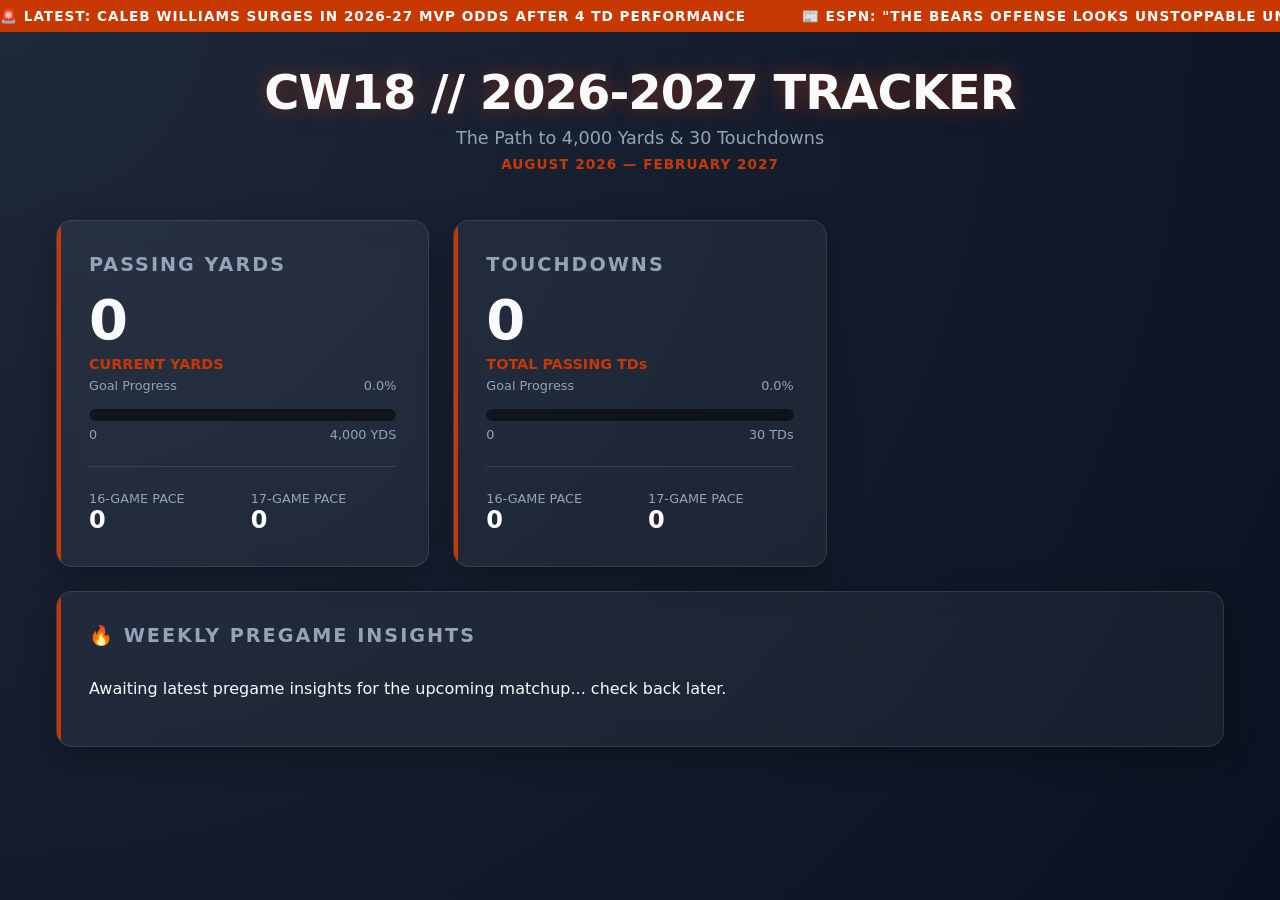
==== index.html @ 8e2b307f "Add files via upload" ====
<!DOCTYPE html>
<html lang="en">
<head>
  <meta charset="UTF-8">
  <meta name="viewport" content="width=device-width, initial-scale=1.0">
  <title>Caleb Williams 2026-2027 Season Tracker | AIOMGWTFBBQ</title>
  <style>
    :root {
      --bg-color: #0b1120;
      --bears-navy: #0b162a;
      --bears-orange: #c83803;
      --glass-bg: rgba(255, 255, 255, 0.05);
      --glass-border: rgba(255, 255, 255, 0.1);
      --text-main: #f8fafc;
      --text-muted: #94a3b8;
    }

    * { box-sizing: border-box; margin: 0; padding: 0; font-family: 'Inter', system-ui, sans-serif; }
    
    body { 
      background: radial-gradient(circle at top left, #1e293b, var(--bg-color)); 
      color: var(--text-main); 
      min-height: 100vh; 
    }

    /* MVP Ticker */
    .ticker-wrap {
      width: 100%;
      background: var(--bears-orange);
      color: #fff;
      padding: 8px 0;
      overflow: hidden;
      font-weight: 700;
      text-transform: uppercase;
      letter-spacing: 1px;
      font-size: 0.85rem;
    }
    .ticker {
      display: inline-block;
      white-space: nowrap;
      animation: ticker 20s linear infinite;
    }
    @keyframes ticker {
      0% { transform: translate3d(100%, 0, 0); }
      100% { transform: translate3d(-100%, 0, 0); }
    }
    .ticker span { margin-right: 50px; }

    /* Layout */
    .container { max-width: 1200px; margin: 2rem auto; padding: 0 1rem; }
    
    header { text-align: center; margin-bottom: 3rem; }
    header h1 { font-size: 3rem; font-weight: 900; letter-spacing: -1px; text-shadow: 0 0 20px rgba(200,56,3,0.5); }
    header p { color: var(--text-muted); font-size: 1.1rem; margin-top: 0.5rem; }
    .season-dates { font-size: 0.85rem !important; color: var(--bears-orange) !important; font-weight: bold; letter-spacing: 1px; margin-top: 8px !important; }

    .grid { display: grid; grid-template-columns: repeat(auto-fit, minmax(300px, 1fr)); gap: 1.5rem; }

    /* Glassmorphism Cards */
    .card {
      background: var(--glass-bg);
      backdrop-filter: blur(12px);
      -webkit-backdrop-filter: blur(12px);
      border: 1px solid var(--glass-border);
      border-radius: 16px;
      padding: 2rem;
      box-shadow: 0 8px 32px 0 rgba(0, 0, 0, 0.3);
      position: relative;
      overflow: hidden;
    }
    .card::before {
      content: ''; position: absolute; top: 0; left: 0; width: 4px; height: 100%; background: var(--bears-orange);
    }
    .card h2 { font-size: 1.2rem; color: var(--text-muted); margin-bottom: 1rem; text-transform: uppercase; letter-spacing: 2px; }
    
    /* Stats Display */
    .stat-value { font-size: 3.5rem; font-weight: 800; line-height: 1; margin-bottom: 0.5rem; }
    .stat-label { font-size: 0.9rem; color: var(--bears-orange); font-weight: bold; }

    /* Pace section */
    .pace-grid { display: grid; grid-template-columns: 1fr 1fr; gap: 1rem; margin-top: 1.5rem; padding-top: 1.5rem; border-top: 1px solid var(--glass-border); }
    .pace-box p { font-size: 0.8rem; color: var(--text-muted); text-transform: uppercase; }
    .pace-box span { font-size: 1.5rem; font-weight: 700; color: #fff; }

    /* Progress Bars */
    .progress-container { margin-top: 1rem; background: rgba(0,0,0,0.5); border-radius: 8px; height: 12px; overflow: hidden; position: relative; }
    .progress-bar { height: 100%; background: linear-gradient(90deg, var(--bears-orange), #ff6b35); width: 0%; transition: width 1s ease-in-out; }
    .progress-text { display: flex; justify-content: space-between; font-size: 0.8rem; margin-top: 6px; color: var(--text-muted); }

    /* Pregame Insights */
    .insights-card { grid-column: 1 / -1; }
    .insight-item { padding: 1rem 0; border-bottom: 1px solid var(--glass-border); }
    .insight-item:last-child { border-bottom: none; }
    .insight-date { font-size: 0.8rem; color: var(--bears-orange); font-weight: bold; margin-bottom: 4px; }
  </style>
</head>
<body>

  <!-- MVP Marquee -->
  <div class="ticker-wrap">
    <div class="ticker">
      <span>🚨 LATEST: Caleb Williams surges in 2026-27 MVP Odds after 4 TD performance</span>
      <span>📰 ESPN: "The Bears offense looks unstoppable under Williams"</span>
      <span>🏆 MVP TRACKER: Williams currently holds 28% of first-place media votes</span>
    </div>
  </div>

  <div class="container">
    <header>
      <h1>CW18 // 2026-2027 TRACKER</h1>
      <p>The Path to 4,000 Yards & 30 Touchdowns</p>
      <p class="season-dates">AUGUST 2026 — FEBRUARY 2027</p>
    </header>

    <div class="grid">
      <!-- Passing Yards Card -->
      <div class="card">
        <h2>Passing Yards</h2>
        <div class="stat-value" id="currentYards">0</div>
        <div class="stat-label">CURRENT YARDS</div>
        
        <div class="progress-text">
          <span>Goal Progress</span>
          <span id="yardsPercent">0%</span>
        </div>
        <div class="progress-container">
          <div class="progress-bar" id="yardsBar"></div>
        </div>
        <div class="progress-text">
          <span>0</span>
          <span>4,000 YDS</span>
        </div>

        <div class="pace-grid">
          <div class="pace-box">
            <p>16-Game Pace</p>
            <span id="pace16Yards">0</span>
          </div>
          <div class="pace-box">
            <p>17-Game Pace</p>
            <span id="pace17Yards">0</span>
          </div>
        </div>
      </div>

      <!-- Touchdowns Card -->
      <div class="card">
        <h2>Touchdowns</h2>
        <div class="stat-value" id="currentTDs">0</div>
        <div class="stat-label">TOTAL PASSING TDs</div>
        
        <div class="progress-text">
          <span>Goal Progress</span>
          <span id="tdsPercent">0%</span>
        </div>
        <div class="progress-container">
          <div class="progress-bar" id="tdsBar"></div>
        </div>
        <div class="progress-text">
          <span>0</span>
          <span>30 TDs</span>
        </div>

        <div class="pace-grid">
          <div class="pace-box">
            <p>16-Game Pace</p>
            <span id="pace16TDs">0</span>
          </div>
          <div class="pace-box">
            <p>17-Game Pace</p>
            <span id="pace17TDs">0</span>
          </div>
        </div>
      </div>

      <!-- Pregame Insights Card -->
      <div class="card insights-card">
        <h2>🔥 Weekly Pregame Insights</h2>
        <div id="insightsContainer">
          <!-- The Web Scraper will inject new insights here dynamically -->
        </div>
      </div>
    </div>
  </div>

<script>
    // --- Stats reset to 0 for the start of the 2026 Regular Season ---
    const currentStats = {
      gamesPlayed: 0, // Starts at 0 until September 13th
      passingYards: 0,
      touchdowns: 0
    };

    const GOAL_YARDS = 4000;
    const GOAL_TDS = 30;

    function calculateTracker() {
      // Set current stats
      document.getElementById('currentYards').innerText = currentStats.passingYards.toLocaleString();
      document.getElementById('currentTDs').innerText = currentStats.touchdowns;

      // Calculate Pace (with a safety check to prevent dividing by zero before Week 1)
      let paceYards = 0;
      let paceTDs = 0;
      
      if (currentStats.gamesPlayed > 0) {
        paceYards = currentStats.passingYards / currentStats.gamesPlayed;
        paceTDs = currentStats.touchdowns / currentStats.gamesPlayed;
      }

      document.getElementById('pace16Yards').innerText = Math.round(paceYards * 16).toLocaleString();
      document.getElementById('pace17Yards').innerText = Math.round(paceYards * 17).toLocaleString();
      
      document.getElementById('pace16TDs').innerText = Math.round(paceTDs * 16);
      document.getElementById('pace17TDs').innerText = Math.round(paceTDs * 17);

      // Progress Bars
      const yardsPct = Math.min((currentStats.passingYards / GOAL_YARDS) * 100, 100).toFixed(1);
      const tdsPct = Math.min((currentStats.touchdowns / GOAL_TDS) * 100, 100).toFixed(1);

      document.getElementById('yardsBar').style.width = yardsPct + '%';
      document.getElementById('yardsPercent').innerText = yardsPct + '%';

      document.getElementById('tdsBar').style.width = tdsPct + '%';
      document.getElementById('tdsPercent').innerText = tdsPct + '%';
    }

    // --- Fetch and display insights from the scraper ---
    async function loadInsights() {
      const container = document.getElementById('insightsContainer');
      
      try {
        const response = await fetch('insights.json');
        
        if (!response.ok) {
          throw new Error('Could not load insights.json');
        }
        
        const insights = await response.json();
        container.innerHTML = ''; // Clear out the HTML
        
        insights.forEach(insight => {
          const itemDiv = document.createElement('div');
          itemDiv.className = 'insight-item';
          
          itemDiv.innerHTML = `
            <div class="insight-date">${insight.date.toUpperCase()}</div>
            <p><strong>${insight.headline}</strong></p>
            <p style="font-size: 0.9rem; color: var(--text-muted); margin-top: 4px;">${insight.summary}</p>
          `;
          container.appendChild(itemDiv);
        });

        if (insights.length === 0) {
          container.innerHTML = '<div class="insight-item"><p>No recent insights found this week.</p></div>';
        }

      } catch (error) {
        console.error("Error loading pregame insights:", error);
        container.innerHTML = '<div class="insight-item"><p>Awaiting latest pregame insights for the upcoming matchup... check back later.</p></div>';
      }
    }

    // Run both calculations and the fetch request when the page loads
    document.addEventListener('DOMContentLoaded', () => {
      calculateTracker();
      loadInsights();
    });
  </script>
</body>
</html>
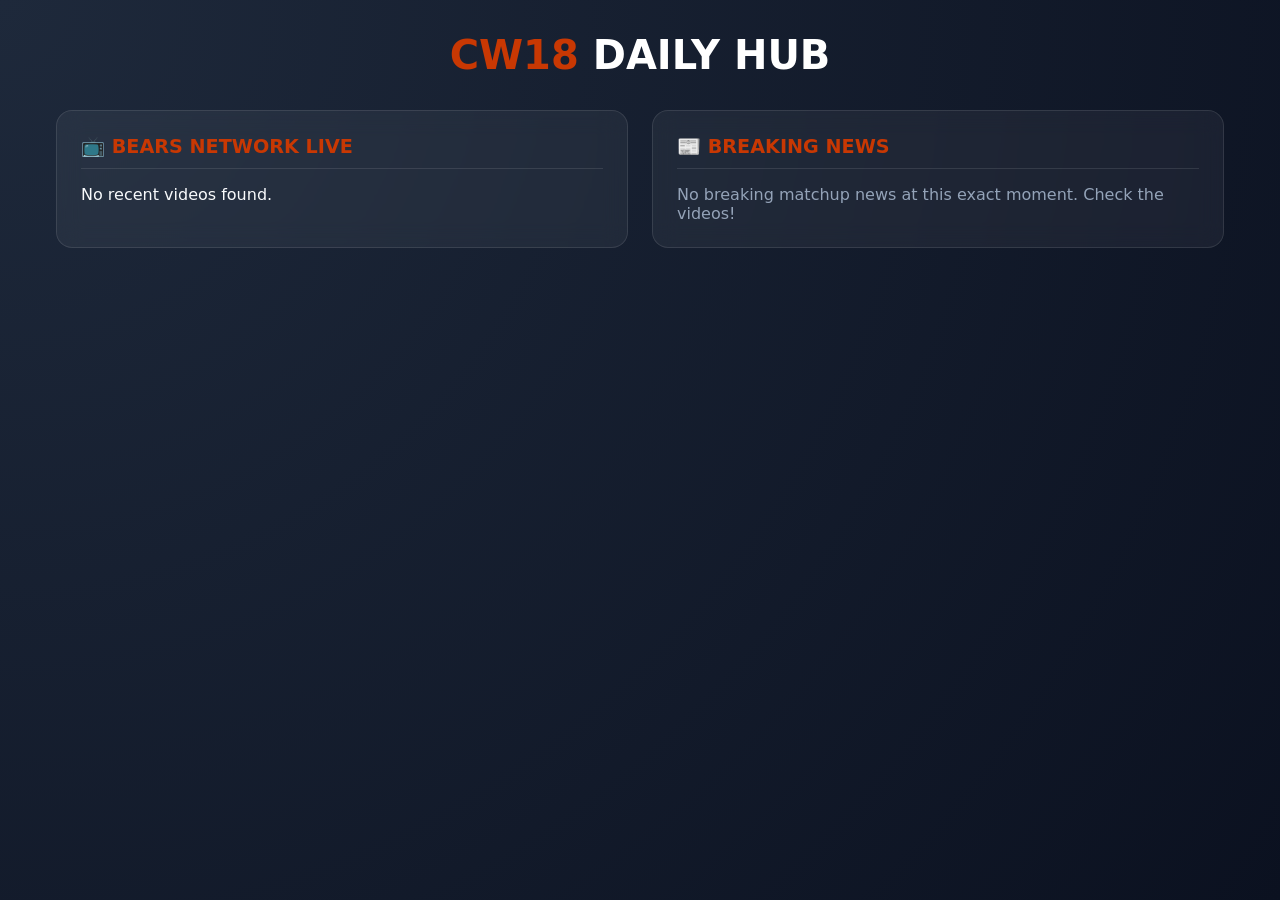
==== commit 01d2e46d: "Add files via upload" ====
--- a/index.html
+++ b/index.html
@@ -3,7 +3,7 @@
 <head>
   <meta charset="UTF-8">
   <meta name="viewport" content="width=device-width, initial-scale=1.0">
-  <title>Caleb Williams 2026-2027 Season Tracker | AIOMGWTFBBQ</title>
+  <title>CW18 Tracker & Bears Hub | AIOMGWTFBBQ</title>
   <style>
     :root {
       --bg-color: #0b1120;
@@ -14,258 +14,143 @@
       --text-main: #f8fafc;
       --text-muted: #94a3b8;
     }
+    * { box-sizing: border-box; margin: 0; padding: 0; font-family: 'Inter', system-ui, sans-serif; }
+    body { background: radial-gradient(circle at top left, #1e293b, var(--bg-color)); color: var(--text-main); min-height: 100vh; padding-bottom: 3rem; }
+    
+    /* Layout */
+    .container { max-width: 1200px; margin: 0 auto; padding: 2rem 1rem; }
+    header { text-align: center; margin-bottom: 2rem; }
+    header h1 { font-size: 2.5rem; font-weight: 900; text-transform: uppercase; color: #fff; }
+    header h1 span { color: var(--bears-orange); }
+    
+    /* Countdown */
+    .countdown-banner { background: var(--glass-bg); border: 1px solid var(--bears-orange); border-radius: 12px; padding: 1.5rem; text-align: center; margin-bottom: 2rem; box-shadow: 0 4px 20px rgba(200,56,3,0.15); }
+    .countdown-banner h3 { color: var(--bears-orange); font-size: 1rem; text-transform: uppercase; margin-bottom: 10px; }
+    #matchupName { font-size: 1.5rem; font-weight: bold; margin-bottom: 15px; }
+    .timer { display: flex; justify-content: center; gap: 15px; font-size: 2rem; font-weight: 900; }
+    .timer-box { display: flex; flex-direction: column; align-items: center; }
+    .timer-label { font-size: 0.75rem; color: var(--text-muted); text-transform: uppercase; font-weight: normal; }
 
-    * { box-sizing: border-box; margin: 0; padding: 0; font-family: 'Inter', system-ui, sans-serif; }
-    
-    body { 
-      background: radial-gradient(circle at top left, #1e293b, var(--bg-color)); 
-      color: var(--text-main); 
-      min-height: 100vh; 
-    }
+    .grid { display: grid; grid-template-columns: repeat(auto-fit, minmax(320px, 1fr)); gap: 1.5rem; }
+    .card { background: var(--glass-bg); backdrop-filter: blur(12px); border: 1px solid var(--glass-border); border-radius: 16px; padding: 1.5rem; }
+    .card h2 { font-size: 1.2rem; color: var(--bears-orange); margin-bottom: 1rem; text-transform: uppercase; border-bottom: 1px solid var(--glass-border); padding-bottom: 10px; }
 
-    /* MVP Ticker */
-    .ticker-wrap {
-      width: 100%;
-      background: var(--bears-orange);
-      color: #fff;
-      padding: 8px 0;
-      overflow: hidden;
-      font-weight: 700;
-      text-transform: uppercase;
-      letter-spacing: 1px;
-      font-size: 0.85rem;
-    }
-    .ticker {
-      display: inline-block;
-      white-space: nowrap;
-      animation: ticker 20s linear infinite;
-    }
-    @keyframes ticker {
-      0% { transform: translate3d(100%, 0, 0); }
-      100% { transform: translate3d(-100%, 0, 0); }
-    }
-    .ticker span { margin-right: 50px; }
-
-    /* Layout */
-    .container { max-width: 1200px; margin: 2rem auto; padding: 0 1rem; }
-    
-    header { text-align: center; margin-bottom: 3rem; }
-    header h1 { font-size: 3rem; font-weight: 900; letter-spacing: -1px; text-shadow: 0 0 20px rgba(200,56,3,0.5); }
-    header p { color: var(--text-muted); font-size: 1.1rem; margin-top: 0.5rem; }
-    .season-dates { font-size: 0.85rem !important; color: var(--bears-orange) !important; font-weight: bold; letter-spacing: 1px; margin-top: 8px !important; }
-
-    .grid { display: grid; grid-template-columns: repeat(auto-fit, minmax(300px, 1fr)); gap: 1.5rem; }
-
-    /* Glassmorphism Cards */
-    .card {
-      background: var(--glass-bg);
-      backdrop-filter: blur(12px);
-      -webkit-backdrop-filter: blur(12px);
-      border: 1px solid var(--glass-border);
-      border-radius: 16px;
-      padding: 2rem;
-      box-shadow: 0 8px 32px 0 rgba(0, 0, 0, 0.3);
-      position: relative;
-      overflow: hidden;
-    }
-    .card::before {
-      content: ''; position: absolute; top: 0; left: 0; width: 4px; height: 100%; background: var(--bears-orange);
-    }
-    .card h2 { font-size: 1.2rem; color: var(--text-muted); margin-bottom: 1rem; text-transform: uppercase; letter-spacing: 2px; }
-    
-    /* Stats Display */
-    .stat-value { font-size: 3.5rem; font-weight: 800; line-height: 1; margin-bottom: 0.5rem; }
-    .stat-label { font-size: 0.9rem; color: var(--bears-orange); font-weight: bold; }
-
-    /* Pace section */
-    .pace-grid { display: grid; grid-template-columns: 1fr 1fr; gap: 1rem; margin-top: 1.5rem; padding-top: 1.5rem; border-top: 1px solid var(--glass-border); }
-    .pace-box p { font-size: 0.8rem; color: var(--text-muted); text-transform: uppercase; }
-    .pace-box span { font-size: 1.5rem; font-weight: 700; color: #fff; }
-
-    /* Progress Bars */
-    .progress-container { margin-top: 1rem; background: rgba(0,0,0,0.5); border-radius: 8px; height: 12px; overflow: hidden; position: relative; }
-    .progress-bar { height: 100%; background: linear-gradient(90deg, var(--bears-orange), #ff6b35); width: 0%; transition: width 1s ease-in-out; }
-    .progress-text { display: flex; justify-content: space-between; font-size: 0.8rem; margin-top: 6px; color: var(--text-muted); }
-
-    /* Pregame Insights */
-    .insights-card { grid-column: 1 / -1; }
-    .insight-item { padding: 1rem 0; border-bottom: 1px solid var(--glass-border); }
-    .insight-item:last-child { border-bottom: none; }
-    .insight-date { font-size: 0.8rem; color: var(--bears-orange); font-weight: bold; margin-bottom: 4px; }
+    /* Media/News Styles */
+    .news-item { margin-bottom: 1rem; line-height: 1.4; }
+    .news-item a { color: #fff; text-decoration: none; font-weight: bold; font-size: 1rem; transition: color 0.2s; }
+    .news-item a:hover { color: var(--bears-orange); }
+    .video-container { position: relative; padding-bottom: 56.25%; height: 0; margin-bottom: 1rem; border-radius: 8px; overflow: hidden; }
+    .video-container iframe { position: absolute; top: 0; left: 0; width: 100%; height: 100%; border: none; }
   </style>
 </head>
 <body>
 
-  <!-- MVP Marquee -->
-  <div class="ticker-wrap">
-    <div class="ticker">
-      <span>🚨 LATEST: Caleb Williams surges in 2026-27 MVP Odds after 4 TD performance</span>
-      <span>📰 ESPN: "The Bears offense looks unstoppable under Williams"</span>
-      <span>🏆 MVP TRACKER: Williams currently holds 28% of first-place media votes</span>
-    </div>
-  </div>
-
   <div class="container">
     <header>
-      <h1>CW18 // 2026-2027 TRACKER</h1>
-      <p>The Path to 4,000 Yards & 30 Touchdowns</p>
-      <p class="season-dates">AUGUST 2026 — FEBRUARY 2027</p>
+      <h1><span>CW18</span> Daily Hub</h1>
     </header>
 
+    <!-- Matchup & Countdown -->
+    <div class="countdown-banner" id="countdownBanner" style="display: none;">
+      <h3>Next Matchup</h3>
+      <div id="matchupName">Loading...</div>
+      <div class="timer" id="timer">
+        <div class="timer-box"><span id="days">00</span><span class="timer-label">Days</span></div>:
+        <div class="timer-box"><span id="hours">00</span><span class="timer-label">Hours</span></div>:
+        <div class="timer-box"><span id="minutes">00</span><span class="timer-label">Mins</span></div>
+      </div>
+    </div>
+
     <div class="grid">
-      <!-- Passing Yards Card -->
+      <!-- Latest Videos -->
       <div class="card">
-        <h2>Passing Yards</h2>
-        <div class="stat-value" id="currentYards">0</div>
-        <div class="stat-label">CURRENT YARDS</div>
-        
-        <div class="progress-text">
-          <span>Goal Progress</span>
-          <span id="yardsPercent">0%</span>
-        </div>
-        <div class="progress-container">
-          <div class="progress-bar" id="yardsBar"></div>
-        </div>
-        <div class="progress-text">
-          <span>0</span>
-          <span>4,000 YDS</span>
-        </div>
-
-        <div class="pace-grid">
-          <div class="pace-box">
-            <p>16-Game Pace</p>
-            <span id="pace16Yards">0</span>
-          </div>
-          <div class="pace-box">
-            <p>17-Game Pace</p>
-            <span id="pace17Yards">0</span>
-          </div>
-        </div>
+        <h2>📺 Bears Network Live</h2>
+        <div id="videoContainer"><p style="color: var(--text-muted);">Loading latest videos...</p></div>
       </div>
 
-      <!-- Touchdowns Card -->
+      <!-- Matchup News -->
       <div class="card">
-        <h2>Touchdowns</h2>
-        <div class="stat-value" id="currentTDs">0</div>
-        <div class="stat-label">TOTAL PASSING TDs</div>
-        
-        <div class="progress-text">
-          <span>Goal Progress</span>
-          <span id="tdsPercent">0%</span>
-        </div>
-        <div class="progress-container">
-          <div class="progress-bar" id="tdsBar"></div>
-        </div>
-        <div class="progress-text">
-          <span>0</span>
-          <span>30 TDs</span>
-        </div>
-
-        <div class="pace-grid">
-          <div class="pace-box">
-            <p>16-Game Pace</p>
-            <span id="pace16TDs">0</span>
-          </div>
-          <div class="pace-box">
-            <p>17-Game Pace</p>
-            <span id="pace17TDs">0</span>
-          </div>
-        </div>
-      </div>
-
-      <!-- Pregame Insights Card -->
-      <div class="card insights-card">
-        <h2>🔥 Weekly Pregame Insights</h2>
-        <div id="insightsContainer">
-          <!-- The Web Scraper will inject new insights here dynamically -->
-        </div>
+        <h2>📰 Breaking News</h2>
+        <div id="newsContainer"><p style="color: var(--text-muted);">Scanning for updates...</p></div>
       </div>
     </div>
   </div>
 
-<script>
-    // --- Stats reset to 0 for the start of the 2026 Regular Season ---
-    const currentStats = {
-      gamesPlayed: 0, // Starts at 0 until September 13th
-      passingYards: 0,
-      touchdowns: 0
-    };
+  <script>
+    let kickoffTime = null;
 
-    const GOAL_YARDS = 4000;
-    const GOAL_TDS = 30;
+    function updateTimer() {
+      if (!kickoffTime) return;
+      const now = new Date().getTime();
+      const distance = kickoffTime - now;
 
-    function calculateTracker() {
-      // Set current stats
-      document.getElementById('currentYards').innerText = currentStats.passingYards.toLocaleString();
-      document.getElementById('currentTDs').innerText = currentStats.touchdowns;
-
-      // Calculate Pace (with a safety check to prevent dividing by zero before Week 1)
-      let paceYards = 0;
-      let paceTDs = 0;
-      
-      if (currentStats.gamesPlayed > 0) {
-        paceYards = currentStats.passingYards / currentStats.gamesPlayed;
-        paceTDs = currentStats.touchdowns / currentStats.gamesPlayed;
+      if (distance < 0) {
+        document.getElementById("timer").innerHTML = "<div style='color: var(--bears-orange);'>GAME DAY</div>";
+        return;
       }
 
-      document.getElementById('pace16Yards').innerText = Math.round(paceYards * 16).toLocaleString();
-      document.getElementById('pace17Yards').innerText = Math.round(paceYards * 17).toLocaleString();
-      
-      document.getElementById('pace16TDs').innerText = Math.round(paceTDs * 16);
-      document.getElementById('pace17TDs').innerText = Math.round(paceTDs * 17);
+      const days = Math.floor(distance / (1000 * 60 * 60 * 24));
+      const hours = Math.floor((distance % (1000 * 60 * 60 * 24)) / (1000 * 60 * 60));
+      const minutes = Math.floor((distance % (1000 * 60 * 60)) / (1000 * 60));
 
-      // Progress Bars
-      const yardsPct = Math.min((currentStats.passingYards / GOAL_YARDS) * 100, 100).toFixed(1);
-      const tdsPct = Math.min((currentStats.touchdowns / GOAL_TDS) * 100, 100).toFixed(1);
-
-      document.getElementById('yardsBar').style.width = yardsPct + '%';
-      document.getElementById('yardsPercent').innerText = yardsPct + '%';
-
-      document.getElementById('tdsBar').style.width = tdsPct + '%';
-      document.getElementById('tdsPercent').innerText = tdsPct + '%';
+      document.getElementById("days").innerText = days.toString().padStart(2, '0');
+      document.getElementById("hours").innerText = hours.toString().padStart(2, '0');
+      document.getElementById("minutes").innerText = minutes.toString().padStart(2, '0');
     }
 
-    // --- Fetch and display insights from the scraper ---
-    async function loadInsights() {
-      const container = document.getElementById('insightsContainer');
-      
+    async function loadDashboard() {
       try {
-        const response = await fetch('insights.json');
-        
-        if (!response.ok) {
-          throw new Error('Could not load insights.json');
+        const response = await fetch(`insights.json?t=${new Date().getTime()}`); // Cache buster
+        const data = await response.json();
+
+        // 1. Setup Countdown
+        if (data.game) {
+          document.getElementById('countdownBanner').style.display = 'block';
+          document.getElementById('matchupName').innerText = data.game.matchup;
+          kickoffTime = new Date(data.game.kickoff).getTime();
+          updateTimer();
+          setInterval(updateTimer, 60000); // Update timer every minute
         }
-        
-        const insights = await response.json();
-        container.innerHTML = ''; // Clear out the HTML
-        
-        insights.forEach(insight => {
-          const itemDiv = document.createElement('div');
-          itemDiv.className = 'insight-item';
-          
-          itemDiv.innerHTML = `
-            <div class="insight-date">${insight.date.toUpperCase()}</div>
-            <p><strong>${insight.headline}</strong></p>
-            <p style="font-size: 0.9rem; color: var(--text-muted); margin-top: 4px;">${insight.summary}</p>
-          `;
-          container.appendChild(itemDiv);
-        });
 
-        if (insights.length === 0) {
-          container.innerHTML = '<div class="insight-item"><p>No recent insights found this week.</p></div>';
+        // 2. Load Videos
+        const vidDiv = document.getElementById('videoContainer');
+        vidDiv.innerHTML = '';
+        if (data.videos && data.videos.length > 0) {
+          data.videos.forEach(vid => {
+            vidDiv.innerHTML += `
+              <div style="margin-bottom: 1.5rem;">
+                <p style="font-size: 0.85rem; color: var(--text-muted); margin-bottom: 5px;">${vid.title}</p>
+                <div class="video-container">
+                  <iframe src="${vid.embed_url}" allow="accelerometer; autoplay; clipboard-write; encrypted-media; gyroscope; picture-in-picture" allowfullscreen></iframe>
+                </div>
+              </div>
+            `;
+          });
+        } else {
+          vidDiv.innerHTML = '<p>No recent videos found.</p>';
+        }
+
+        // 3. Load News
+        const newsDiv = document.getElementById('newsContainer');
+        newsDiv.innerHTML = '';
+        if (data.news && data.news.length > 0) {
+          data.news.forEach(item => {
+            newsDiv.innerHTML += `
+              <div class="news-item">
+                <a href="${item.link}" target="_blank">↳ ${item.headline}</a>
+              </div>
+            `;
+          });
+        } else {
+          newsDiv.innerHTML = '<p style="color: var(--text-muted);">No breaking matchup news at this exact moment. Check the videos!</p>';
         }
 
       } catch (error) {
-        console.error("Error loading pregame insights:", error);
-        container.innerHTML = '<div class="insight-item"><p>Awaiting latest pregame insights for the upcoming matchup... check back later.</p></div>';
+        console.error("Dashboard error:", error);
       }
     }
 
-    // Run both calculations and the fetch request when the page loads
-    document.addEventListener('DOMContentLoaded', () => {
-      calculateTracker();
-      loadInsights();
-    });
+    document.addEventListener('DOMContentLoaded', loadDashboard);
   </script>
 </body>
 </html>
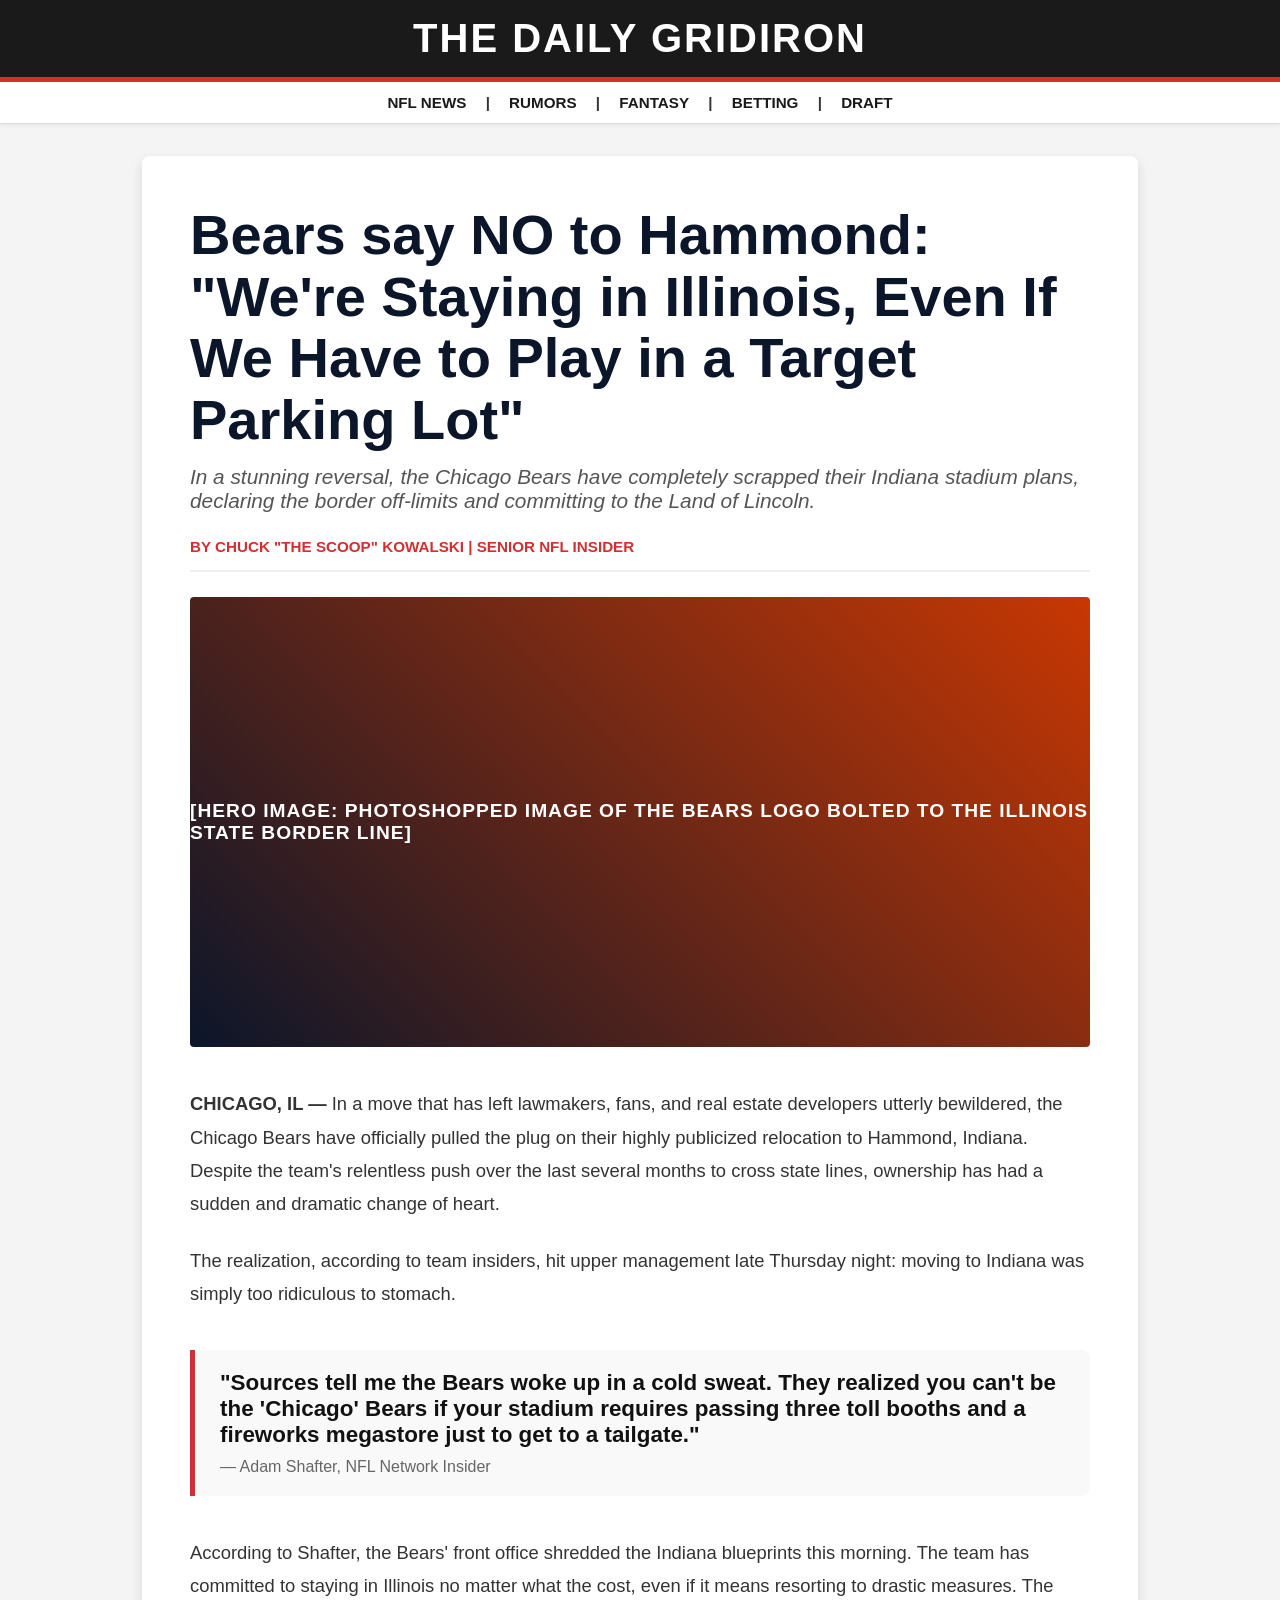
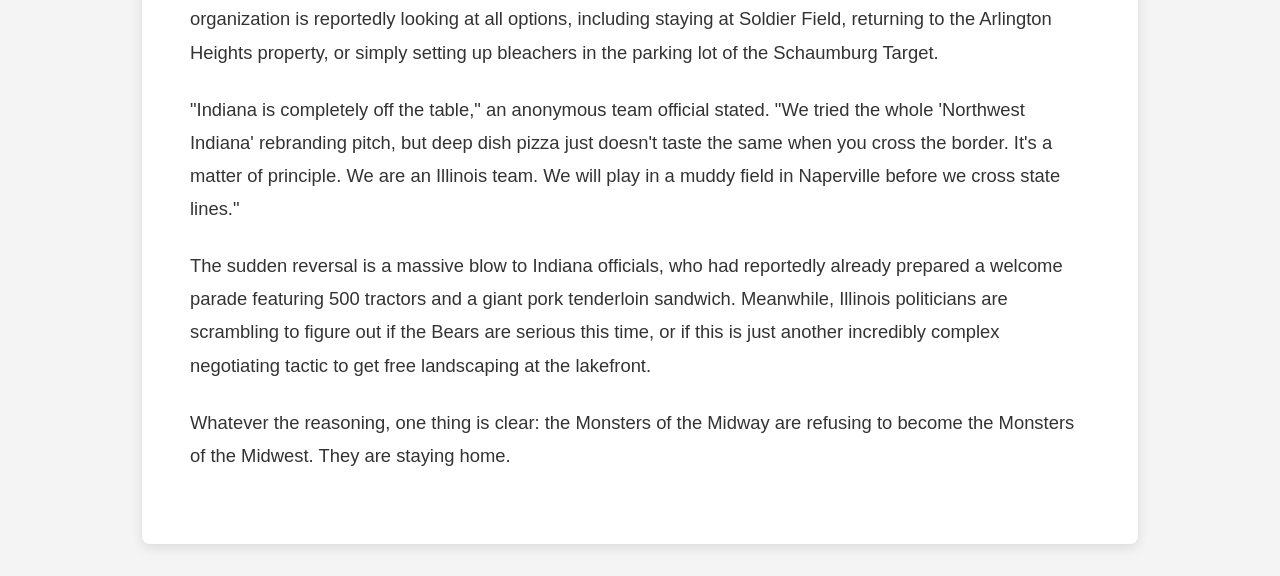
==== commit 7d4cfdf8: "Update index.html" ====
--- a/index.html
+++ b/index.html
@@ -3,154 +3,166 @@
 <head>
   <meta charset="UTF-8">
   <meta name="viewport" content="width=device-width, initial-scale=1.0">
-  <title>CW18 Tracker & Bears Hub | AIOMGWTFBBQ</title>
+  <title>Bears Say NO to Hammond | The Daily Gridiron</title>
   <style>
     :root {
-      --bg-color: #0b1120;
+      --primary-red: #d32f2f;
+      --dark-gray: #1a1a1a;
+      --light-gray: #f4f4f4;
       --bears-navy: #0b162a;
       --bears-orange: #c83803;
-      --glass-bg: rgba(255, 255, 255, 0.05);
-      --glass-border: rgba(255, 255, 255, 0.1);
-      --text-main: #f8fafc;
-      --text-muted: #94a3b8;
     }
-    * { box-sizing: border-box; margin: 0; padding: 0; font-family: 'Inter', system-ui, sans-serif; }
-    body { background: radial-gradient(circle at top left, #1e293b, var(--bg-color)); color: var(--text-main); min-height: 100vh; padding-bottom: 3rem; }
     
-    /* Layout */
-    .container { max-width: 1200px; margin: 0 auto; padding: 2rem 1rem; }
-    header { text-align: center; margin-bottom: 2rem; }
-    header h1 { font-size: 2.5rem; font-weight: 900; text-transform: uppercase; color: #fff; }
-    header h1 span { color: var(--bears-orange); }
+    body { 
+      font-family: 'Helvetica Neue', Arial, sans-serif; 
+      margin: 0; 
+      padding: 0; 
+      background: var(--light-gray); 
+      color: #333; 
+    }
     
-    /* Countdown */
-    .countdown-banner { background: var(--glass-bg); border: 1px solid var(--bears-orange); border-radius: 12px; padding: 1.5rem; text-align: center; margin-bottom: 2rem; box-shadow: 0 4px 20px rgba(200,56,3,0.15); }
-    .countdown-banner h3 { color: var(--bears-orange); font-size: 1rem; text-transform: uppercase; margin-bottom: 10px; }
-    #matchupName { font-size: 1.5rem; font-weight: bold; margin-bottom: 15px; }
-    .timer { display: flex; justify-content: center; gap: 15px; font-size: 2rem; font-weight: 900; }
-    .timer-box { display: flex; flex-direction: column; align-items: center; }
-    .timer-label { font-size: 0.75rem; color: var(--text-muted); text-transform: uppercase; font-weight: normal; }
-
-    .grid { display: grid; grid-template-columns: repeat(auto-fit, minmax(320px, 1fr)); gap: 1.5rem; }
-    .card { background: var(--glass-bg); backdrop-filter: blur(12px); border: 1px solid var(--glass-border); border-radius: 16px; padding: 1.5rem; }
-    .card h2 { font-size: 1.2rem; color: var(--bears-orange); margin-bottom: 1rem; text-transform: uppercase; border-bottom: 1px solid var(--glass-border); padding-bottom: 10px; }
-
-    /* Media/News Styles */
-    .news-item { margin-bottom: 1rem; line-height: 1.4; }
-    .news-item a { color: #fff; text-decoration: none; font-weight: bold; font-size: 1rem; transition: color 0.2s; }
-    .news-item a:hover { color: var(--bears-orange); }
-    .video-container { position: relative; padding-bottom: 56.25%; height: 0; margin-bottom: 1rem; border-radius: 8px; overflow: hidden; }
-    .video-container iframe { position: absolute; top: 0; left: 0; width: 100%; height: 100%; border: none; }
+    header { 
+      background: var(--dark-gray); 
+      color: #fff; 
+      padding: 1rem 0; 
+      text-align: center; 
+      text-transform: uppercase; 
+      border-bottom: 5px solid var(--primary-red); 
+    }
+    
+    header h1 { 
+      margin: 0; 
+      font-size: 2.5rem; 
+      font-weight: 900; 
+      letter-spacing: 2px; 
+    }
+    
+    .nav-bar { 
+      background: #fff; 
+      padding: 12px; 
+      text-align: center; 
+      font-weight: bold; 
+      font-size: 0.95rem; 
+      border-bottom: 1px solid #ddd; 
+      box-shadow: 0 2px 4px rgba(0,0,0,0.05);
+    }
+    
+    .nav-bar span { 
+      margin: 0 15px; 
+      color: var(--dark-gray); 
+      cursor: pointer; 
+      transition: color 0.2s;
+    }
+    
+    .nav-bar span:hover { color: var(--primary-red); }
+    
+    .container { 
+      max-width: 900px; 
+      margin: 2rem auto; 
+      background: #fff; 
+      padding: 3rem; 
+      box-shadow: 0 4px 12px rgba(0,0,0,0.1); 
+      border-radius: 8px;
+    }
+    
+    .headline { 
+      font-size: 3.5rem; 
+      font-weight: 900; 
+      line-height: 1.1; 
+      margin-bottom: 15px; 
+      color: var(--bears-navy);
+    }
+    
+    .sub-headline { 
+      font-size: 1.3rem; 
+      color: #555; 
+      margin-bottom: 25px; 
+      font-style: italic; 
+    }
+    
+    .byline { 
+      font-size: 0.95rem; 
+      font-weight: bold; 
+      color: var(--primary-red); 
+      text-transform: uppercase; 
+      margin-bottom: 25px; 
+      border-bottom: 2px solid #eee; 
+      padding-bottom: 15px; 
+    }
+    
+    .hero-img-placeholder { 
+      width: 100%; 
+      height: 450px; 
+      background: linear-gradient(45deg, var(--bears-navy), var(--bears-orange)); 
+      display: flex; 
+      align-items: center; 
+      justify-content: center; 
+      color: #fff; 
+      font-size: 1.2rem;
+      font-weight: bold; 
+      margin-bottom: 2.5rem; 
+      border-radius: 4px;
+      text-transform: uppercase;
+      letter-spacing: 1px;
+    }
+    
+    .article-body p { 
+      font-size: 1.15rem; 
+      line-height: 1.8; 
+      margin-bottom: 1.5rem; 
+    }
+    
+    .quote-block { 
+      border-left: 5px solid var(--primary-red); 
+      padding-left: 20px; 
+      font-size: 1.4rem; 
+      font-weight: bold; 
+      color: #111; 
+      margin: 2.5rem 0; 
+      background: #f9f9f9; 
+      padding: 20px 25px; 
+      border-radius: 0 8px 8px 0;
+    }
   </style>
 </head>
 <body>
 
+  <header>
+    <h1>The Daily Gridiron</h1>
+  </header>
+  
+  <div class="nav-bar">
+    <span>NFL NEWS</span> | <span>RUMORS</span> | <span>FANTASY</span> | <span>BETTING</span> | <span>DRAFT</span>
+  </div>
+
   <div class="container">
-    <header>
-      <h1><span>CW18</span> Daily Hub</h1>
-    </header>
-
-    <!-- Matchup & Countdown -->
-    <div class="countdown-banner" id="countdownBanner" style="display: none;">
-      <h3>Next Matchup</h3>
-      <div id="matchupName">Loading...</div>
-      <div class="timer" id="timer">
-        <div class="timer-box"><span id="days">00</span><span class="timer-label">Days</span></div>:
-        <div class="timer-box"><span id="hours">00</span><span class="timer-label">Hours</span></div>:
-        <div class="timer-box"><span id="minutes">00</span><span class="timer-label">Mins</span></div>
-      </div>
+    <div class="headline">Bears say NO to Hammond: "We're Staying in Illinois, Even If We Have to Play in a Target Parking Lot"</div>
+    <div class="sub-headline">In a stunning reversal, the Chicago Bears have completely scrapped their Indiana stadium plans, declaring the border off-limits and committing to the Land of Lincoln.</div>
+    <div class="byline">By Chuck "The Scoop" Kowalski | Senior NFL Insider</div>
+    
+    <div class="hero-img-placeholder">
+      [Hero Image: Photoshopped image of the Bears logo bolted to the Illinois state border line]
     </div>
 
-    <div class="grid">
-      <!-- Latest Videos -->
-      <div class="card">
-        <h2>📺 Bears Network Live</h2>
-        <div id="videoContainer"><p style="color: var(--text-muted);">Loading latest videos...</p></div>
+    <div class="article-body">
+      <p><strong>CHICAGO, IL —</strong> In a move that has left lawmakers, fans, and real estate developers utterly bewildered, the Chicago Bears have officially pulled the plug on their highly publicized relocation to Hammond, Indiana. Despite the team's relentless push over the last several months to cross state lines, ownership has had a sudden and dramatic change of heart.</p>
+      
+      <p>The realization, according to team insiders, hit upper management late Thursday night: moving to Indiana was simply too ridiculous to stomach.</p>
+
+      <div class="quote-block">
+        "Sources tell me the Bears woke up in a cold sweat. They realized you can't be the 'Chicago' Bears if your stadium requires passing three toll booths and a fireworks megastore just to get to a tailgate." <br>
+        <span style="font-size: 1rem; color: #666; font-weight: normal; display: block; margin-top: 10px;">— Adam Shafter, NFL Network Insider</span>
       </div>
 
-      <!-- Matchup News -->
-      <div class="card">
-        <h2>📰 Breaking News</h2>
-        <div id="newsContainer"><p style="color: var(--text-muted);">Scanning for updates...</p></div>
-      </div>
+      <p>According to Shafter, the Bears' front office shredded the Indiana blueprints this morning. The team has committed to staying in Illinois no matter what the cost, even if it means resorting to drastic measures. The organization is reportedly looking at all options, including staying at Soldier Field, returning to the Arlington Heights property, or simply setting up bleachers in the parking lot of the Schaumburg Target.</p>
+      
+      <p>"Indiana is completely off the table," an anonymous team official stated. "We tried the whole 'Northwest Indiana' rebranding pitch, but deep dish pizza just doesn't taste the same when you cross the border. It's a matter of principle. We are an Illinois team. We will play in a muddy field in Naperville before we cross state lines."</p>
+      
+      <p>The sudden reversal is a massive blow to Indiana officials, who had reportedly already prepared a welcome parade featuring 500 tractors and a giant pork tenderloin sandwich. Meanwhile, Illinois politicians are scrambling to figure out if the Bears are serious this time, or if this is just another incredibly complex negotiating tactic to get free landscaping at the lakefront.</p>
+      
+      <p>Whatever the reasoning, one thing is clear: the Monsters of the Midway are refusing to become the Monsters of the Midwest. They are staying home.</p>
     </div>
   </div>
 
-  <script>
-    let kickoffTime = null;
-
-    function updateTimer() {
-      if (!kickoffTime) return;
-      const now = new Date().getTime();
-      const distance = kickoffTime - now;
-
-      if (distance < 0) {
-        document.getElementById("timer").innerHTML = "<div style='color: var(--bears-orange);'>GAME DAY</div>";
-        return;
-      }
-
-      const days = Math.floor(distance / (1000 * 60 * 60 * 24));
-      const hours = Math.floor((distance % (1000 * 60 * 60 * 24)) / (1000 * 60 * 60));
-      const minutes = Math.floor((distance % (1000 * 60 * 60)) / (1000 * 60));
-
-      document.getElementById("days").innerText = days.toString().padStart(2, '0');
-      document.getElementById("hours").innerText = hours.toString().padStart(2, '0');
-      document.getElementById("minutes").innerText = minutes.toString().padStart(2, '0');
-    }
-
-    async function loadDashboard() {
-      try {
-        const response = await fetch(`insights.json?t=${new Date().getTime()}`); // Cache buster
-        const data = await response.json();
-
-        // 1. Setup Countdown
-        if (data.game) {
-          document.getElementById('countdownBanner').style.display = 'block';
-          document.getElementById('matchupName').innerText = data.game.matchup;
-          kickoffTime = new Date(data.game.kickoff).getTime();
-          updateTimer();
-          setInterval(updateTimer, 60000); // Update timer every minute
-        }
-
-        // 2. Load Videos
-        const vidDiv = document.getElementById('videoContainer');
-        vidDiv.innerHTML = '';
-        if (data.videos && data.videos.length > 0) {
-          data.videos.forEach(vid => {
-            vidDiv.innerHTML += `
-              <div style="margin-bottom: 1.5rem;">
-                <p style="font-size: 0.85rem; color: var(--text-muted); margin-bottom: 5px;">${vid.title}</p>
-                <div class="video-container">
-                  <iframe src="${vid.embed_url}" allow="accelerometer; autoplay; clipboard-write; encrypted-media; gyroscope; picture-in-picture" allowfullscreen></iframe>
-                </div>
-              </div>
-            `;
-          });
-        } else {
-          vidDiv.innerHTML = '<p>No recent videos found.</p>';
-        }
-
-        // 3. Load News
-        const newsDiv = document.getElementById('newsContainer');
-        newsDiv.innerHTML = '';
-        if (data.news && data.news.length > 0) {
-          data.news.forEach(item => {
-            newsDiv.innerHTML += `
-              <div class="news-item">
-                <a href="${item.link}" target="_blank">↳ ${item.headline}</a>
-              </div>
-            `;
-          });
-        } else {
-          newsDiv.innerHTML = '<p style="color: var(--text-muted);">No breaking matchup news at this exact moment. Check the videos!</p>';
-        }
-
-      } catch (error) {
-        console.error("Dashboard error:", error);
-      }
-    }
-
-    document.addEventListener('DOMContentLoaded', loadDashboard);
-  </script>
 </body>
-</html>+</html>
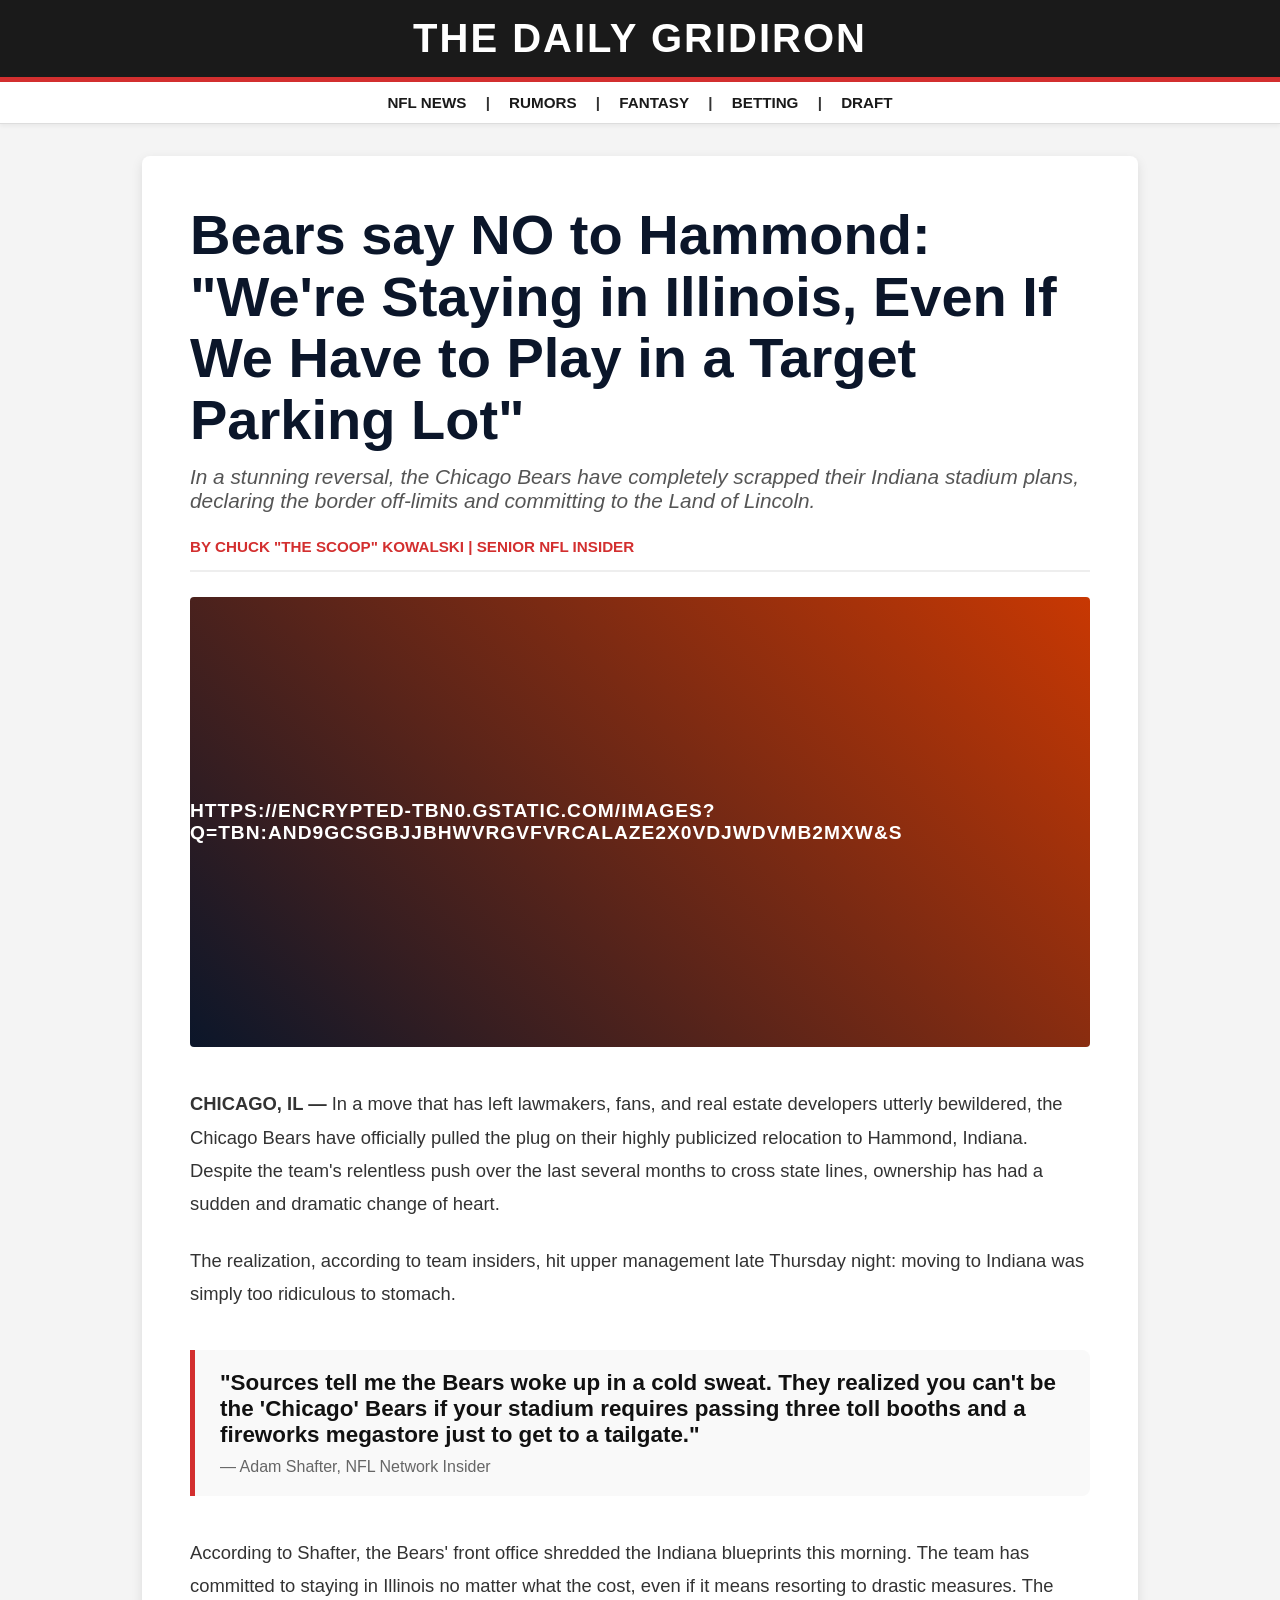
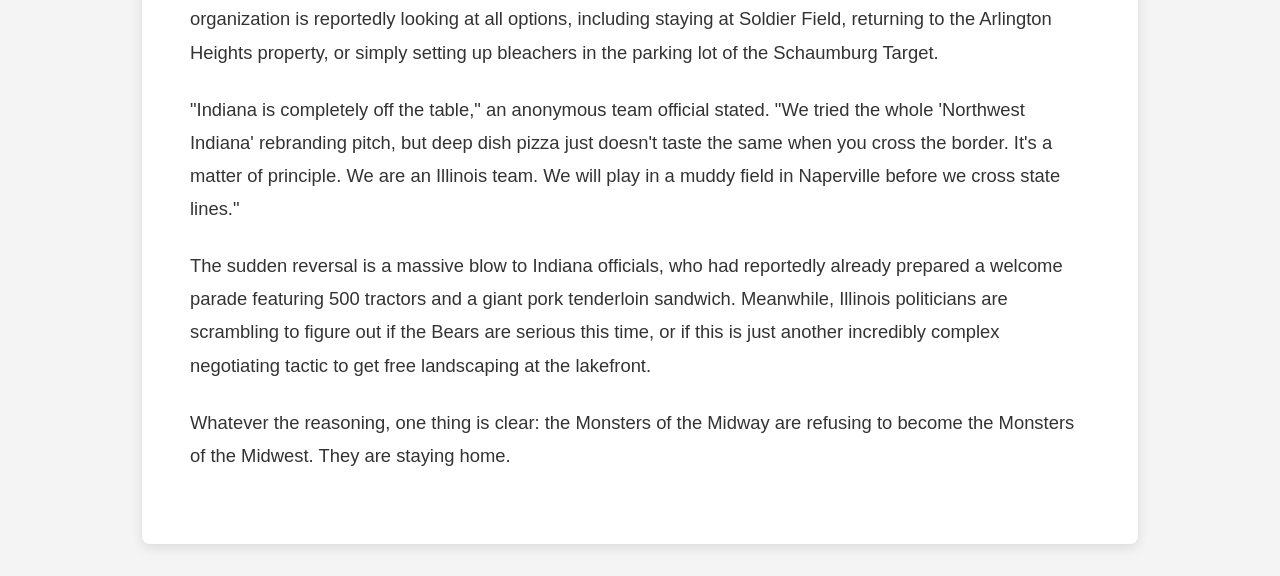
==== commit 32cb5980: "Update index.html" ====
--- a/index.html
+++ b/index.html
@@ -141,7 +141,7 @@
     <div class="byline">By Chuck "The Scoop" Kowalski | Senior NFL Insider</div>
     
     <div class="hero-img-placeholder">
-      [Hero Image: Photoshopped image of the Bears logo bolted to the Illinois state border line]
+      https://encrypted-tbn0.gstatic.com/images?q=tbn:ANd9GcSGbjjBHwvRgVFVrcalAze2x0VdJWdvMb2MXw&s
     </div>
 
     <div class="article-body">
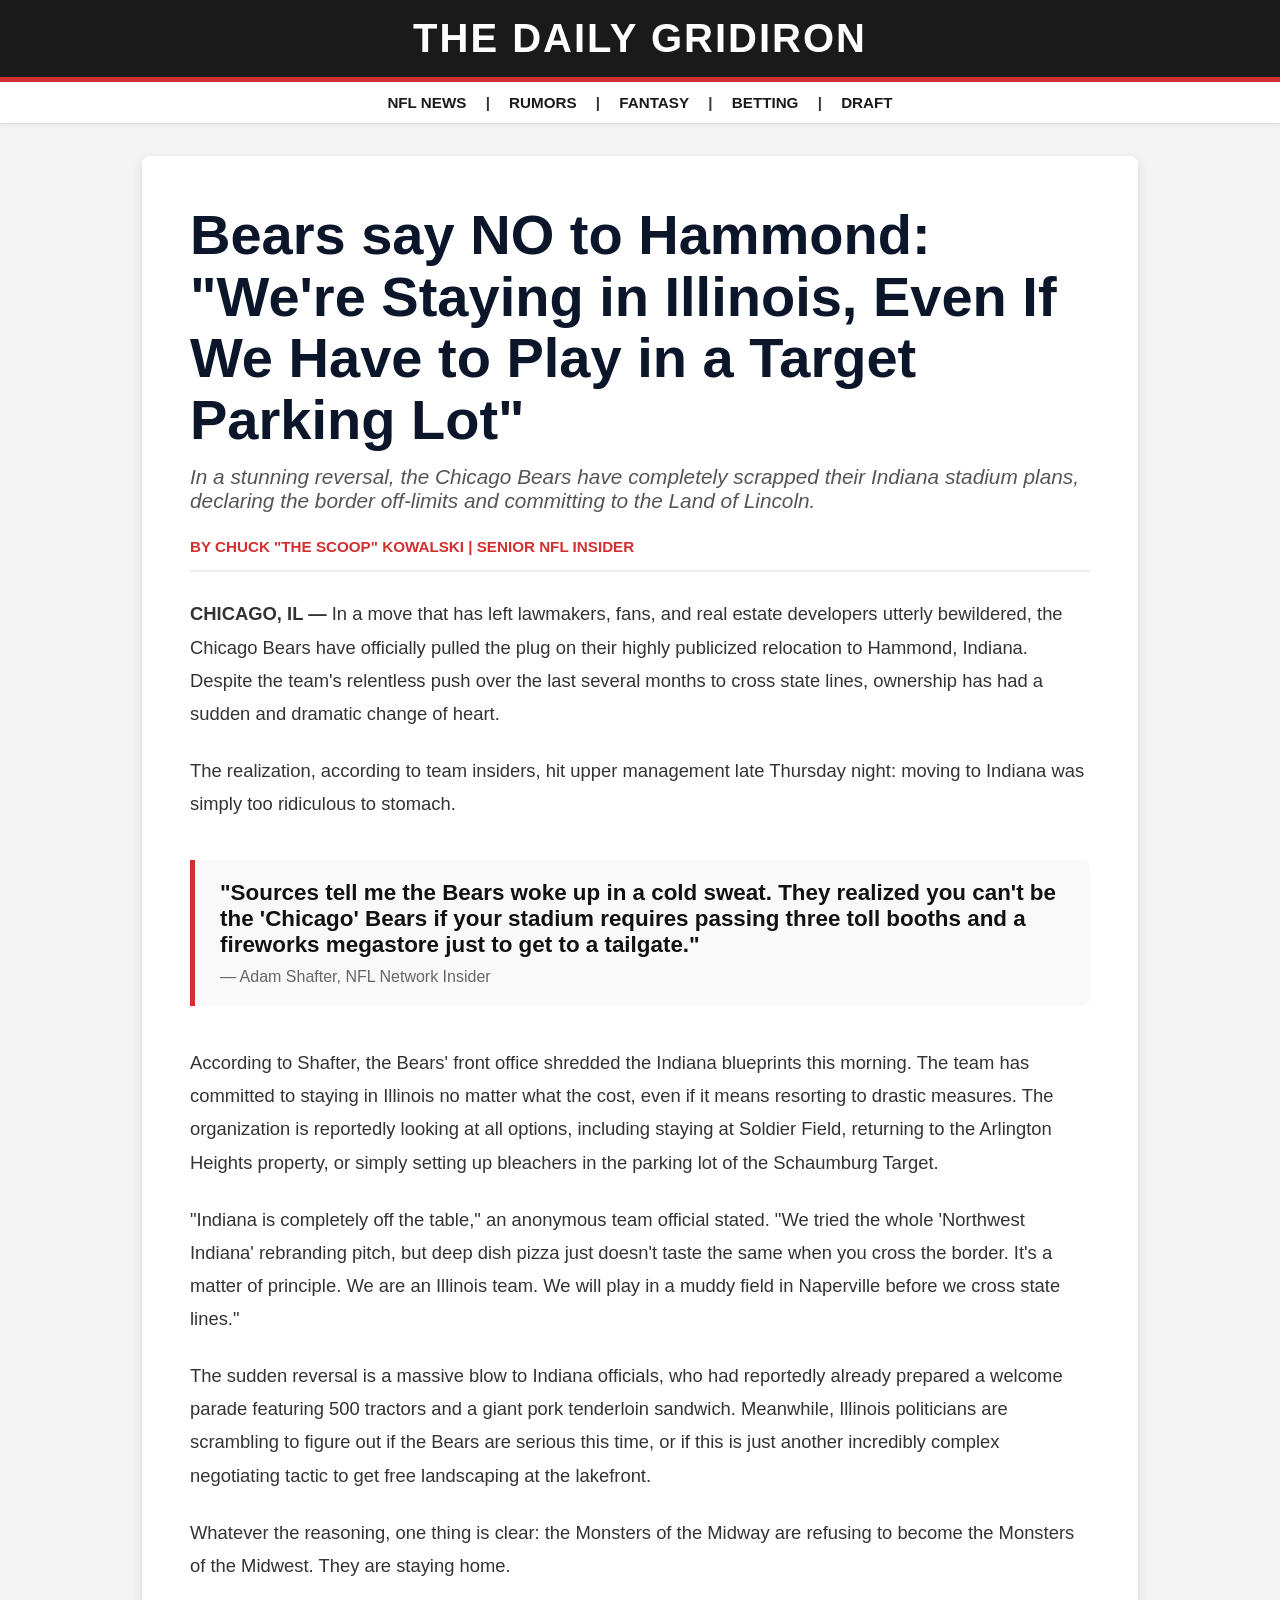
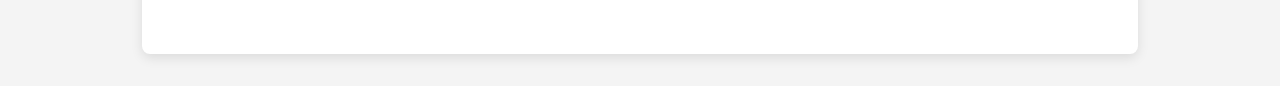
==== commit 95c8287b: "Update index.html" ====
--- a/index.html
+++ b/index.html
@@ -140,9 +140,6 @@
     <div class="sub-headline">In a stunning reversal, the Chicago Bears have completely scrapped their Indiana stadium plans, declaring the border off-limits and committing to the Land of Lincoln.</div>
     <div class="byline">By Chuck "The Scoop" Kowalski | Senior NFL Insider</div>
     
-    <div class="hero-img-placeholder">
-      https://encrypted-tbn0.gstatic.com/images?q=tbn:ANd9GcSGbjjBHwvRgVFVrcalAze2x0VdJWdvMb2MXw&s
-    </div>
 
     <div class="article-body">
       <p><strong>CHICAGO, IL —</strong> In a move that has left lawmakers, fans, and real estate developers utterly bewildered, the Chicago Bears have officially pulled the plug on their highly publicized relocation to Hammond, Indiana. Despite the team's relentless push over the last several months to cross state lines, ownership has had a sudden and dramatic change of heart.</p>
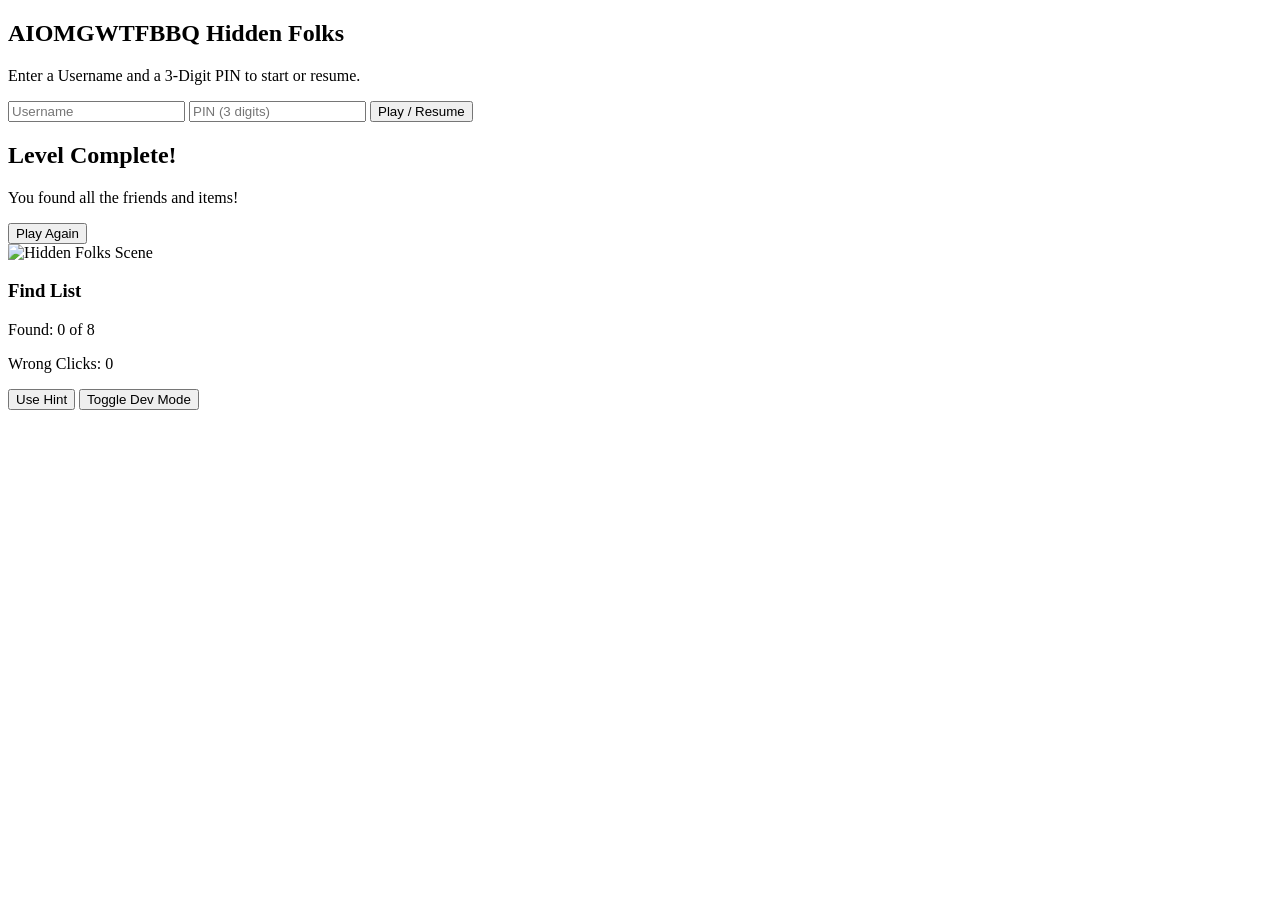
==== commit abf2fe68: "Update index.html" ====
--- a/index.html
+++ b/index.html
@@ -1,165 +1,58 @@
 <!DOCTYPE html>
 <html lang="en">
 <head>
-  <meta charset="UTF-8">
-  <meta name="viewport" content="width=device-width, initial-scale=1.0">
-  <title>Bears Say NO to Hammond | The Daily Gridiron</title>
-  <style>
-    :root {
-      --primary-red: #d32f2f;
-      --dark-gray: #1a1a1a;
-      --light-gray: #f4f4f4;
-      --bears-navy: #0b162a;
-      --bears-orange: #c83803;
-    }
-    
-    body { 
-      font-family: 'Helvetica Neue', Arial, sans-serif; 
-      margin: 0; 
-      padding: 0; 
-      background: var(--light-gray); 
-      color: #333; 
-    }
-    
-    header { 
-      background: var(--dark-gray); 
-      color: #fff; 
-      padding: 1rem 0; 
-      text-align: center; 
-      text-transform: uppercase; 
-      border-bottom: 5px solid var(--primary-red); 
-    }
-    
-    header h1 { 
-      margin: 0; 
-      font-size: 2.5rem; 
-      font-weight: 900; 
-      letter-spacing: 2px; 
-    }
-    
-    .nav-bar { 
-      background: #fff; 
-      padding: 12px; 
-      text-align: center; 
-      font-weight: bold; 
-      font-size: 0.95rem; 
-      border-bottom: 1px solid #ddd; 
-      box-shadow: 0 2px 4px rgba(0,0,0,0.05);
-    }
-    
-    .nav-bar span { 
-      margin: 0 15px; 
-      color: var(--dark-gray); 
-      cursor: pointer; 
-      transition: color 0.2s;
-    }
-    
-    .nav-bar span:hover { color: var(--primary-red); }
-    
-    .container { 
-      max-width: 900px; 
-      margin: 2rem auto; 
-      background: #fff; 
-      padding: 3rem; 
-      box-shadow: 0 4px 12px rgba(0,0,0,0.1); 
-      border-radius: 8px;
-    }
-    
-    .headline { 
-      font-size: 3.5rem; 
-      font-weight: 900; 
-      line-height: 1.1; 
-      margin-bottom: 15px; 
-      color: var(--bears-navy);
-    }
-    
-    .sub-headline { 
-      font-size: 1.3rem; 
-      color: #555; 
-      margin-bottom: 25px; 
-      font-style: italic; 
-    }
-    
-    .byline { 
-      font-size: 0.95rem; 
-      font-weight: bold; 
-      color: var(--primary-red); 
-      text-transform: uppercase; 
-      margin-bottom: 25px; 
-      border-bottom: 2px solid #eee; 
-      padding-bottom: 15px; 
-    }
-    
-    .hero-img-placeholder { 
-      width: 100%; 
-      height: 450px; 
-      background: linear-gradient(45deg, var(--bears-navy), var(--bears-orange)); 
-      display: flex; 
-      align-items: center; 
-      justify-content: center; 
-      color: #fff; 
-      font-size: 1.2rem;
-      font-weight: bold; 
-      margin-bottom: 2.5rem; 
-      border-radius: 4px;
-      text-transform: uppercase;
-      letter-spacing: 1px;
-    }
-    
-    .article-body p { 
-      font-size: 1.15rem; 
-      line-height: 1.8; 
-      margin-bottom: 1.5rem; 
-    }
-    
-    .quote-block { 
-      border-left: 5px solid var(--primary-red); 
-      padding-left: 20px; 
-      font-size: 1.4rem; 
-      font-weight: bold; 
-      color: #111; 
-      margin: 2.5rem 0; 
-      background: #f9f9f9; 
-      padding: 20px 25px; 
-      border-radius: 0 8px 8px 0;
-    }
-  </style>
+    <meta charset="UTF-8">
+    <title>Hidden Bunnies - AIOMGWTFBBQ</title>
+    <link rel="stylesheet" href="style.css">
 </head>
 <body>
+    <!-- Login Screen for saving state[cite: 1] -->
+    <div id="login-screen" class="overlay active">
+        <div class="modal">
+            <h2>AIOMGWTFBBQ Hidden Folks</h2>
+            <p>Enter a Username and a 3-Digit PIN to start or resume.</p>
+            <input type="text" id="username" placeholder="Username" required>
+            <input type="password" id="pin" placeholder="PIN (3 digits)" maxlength="3" pattern="\d{3}" required>
+            <button id="login-btn">Play / Resume</button>
+            <p id="login-error" class="error"></p>
+        </div>
+    </div>
 
-  <header>
-    <h1>The Daily Gridiron</h1>
-  </header>
-  
-  <div class="nav-bar">
-    <span>NFL NEWS</span> | <span>RUMORS</span> | <span>FANTASY</span> | <span>BETTING</span> | <span>DRAFT</span>
-  </div>
+    <!-- Win Screen[cite: 1] -->
+    <div id="win-screen" class="overlay">
+        <div class="modal">
+            <h2>Level Complete!</h2>
+            <p>You found all the friends and items!</p>
+            <p id="final-stats"></p>
+            <button id="reset-btn">Play Again</button>
+        </div>
+    </div>
 
-  <div class="container">
-    <div class="headline">Bears say NO to Hammond: "We're Staying in Illinois, Even If We Have to Play in a Target Parking Lot"</div>
-    <div class="sub-headline">In a stunning reversal, the Chicago Bears have completely scrapped their Indiana stadium plans, declaring the border off-limits and committing to the Land of Lincoln.</div>
-    <div class="byline">By Chuck "The Scoop" Kowalski | Senior NFL Insider</div>
-    
+    <!-- Main Game UI -->
+    <div id="game-container">
+        <!-- Scene rendered full-bleed on the left[cite: 1] -->
+        <div id="scene-wrapper">
+            <img id="scene-image" src="scene.webp" alt="Hidden Folks Scene">
+            <div id="highlights-container"></div>
+        </div>
+        
+        <!-- Find list on the right[cite: 1] -->
+        <div id="ui-sidebar">
+            <h3>Find List</h3>
+            <p id="counter">Found: 0 of 8</p>
+            <p id="wrong-counter" class="sub-text">Wrong Clicks: 0</p>
+            <ul id="find-list"></ul>
+            <div class="controls">
+                <button id="hint-btn">Use Hint</button>
+                <button id="dev-mode-btn">Toggle Dev Mode</button>
+            </div>
+            <div id="dev-panel" style="display:none;">
+                <p><strong>Dev Mode Active</strong></p>
+                <p>Click image to log coordinates to console.</p>
+            </div>
+        </div>
+    </div>
 
-    <div class="article-body">
-      <p><strong>CHICAGO, IL —</strong> In a move that has left lawmakers, fans, and real estate developers utterly bewildered, the Chicago Bears have officially pulled the plug on their highly publicized relocation to Hammond, Indiana. Despite the team's relentless push over the last several months to cross state lines, ownership has had a sudden and dramatic change of heart.</p>
-      
-      <p>The realization, according to team insiders, hit upper management late Thursday night: moving to Indiana was simply too ridiculous to stomach.</p>
-
-      <div class="quote-block">
-        "Sources tell me the Bears woke up in a cold sweat. They realized you can't be the 'Chicago' Bears if your stadium requires passing three toll booths and a fireworks megastore just to get to a tailgate." <br>
-        <span style="font-size: 1rem; color: #666; font-weight: normal; display: block; margin-top: 10px;">— Adam Shafter, NFL Network Insider</span>
-      </div>
-
-      <p>According to Shafter, the Bears' front office shredded the Indiana blueprints this morning. The team has committed to staying in Illinois no matter what the cost, even if it means resorting to drastic measures. The organization is reportedly looking at all options, including staying at Soldier Field, returning to the Arlington Heights property, or simply setting up bleachers in the parking lot of the Schaumburg Target.</p>
-      
-      <p>"Indiana is completely off the table," an anonymous team official stated. "We tried the whole 'Northwest Indiana' rebranding pitch, but deep dish pizza just doesn't taste the same when you cross the border. It's a matter of principle. We are an Illinois team. We will play in a muddy field in Naperville before we cross state lines."</p>
-      
-      <p>The sudden reversal is a massive blow to Indiana officials, who had reportedly already prepared a welcome parade featuring 500 tractors and a giant pork tenderloin sandwich. Meanwhile, Illinois politicians are scrambling to figure out if the Bears are serious this time, or if this is just another incredibly complex negotiating tactic to get free landscaping at the lakefront.</p>
-      
-      <p>Whatever the reasoning, one thing is clear: the Monsters of the Midway are refusing to become the Monsters of the Midwest. They are staying home.</p>
-    </div>
-  </div>
-
+    <script src="game.js"></script>
 </body>
 </html>
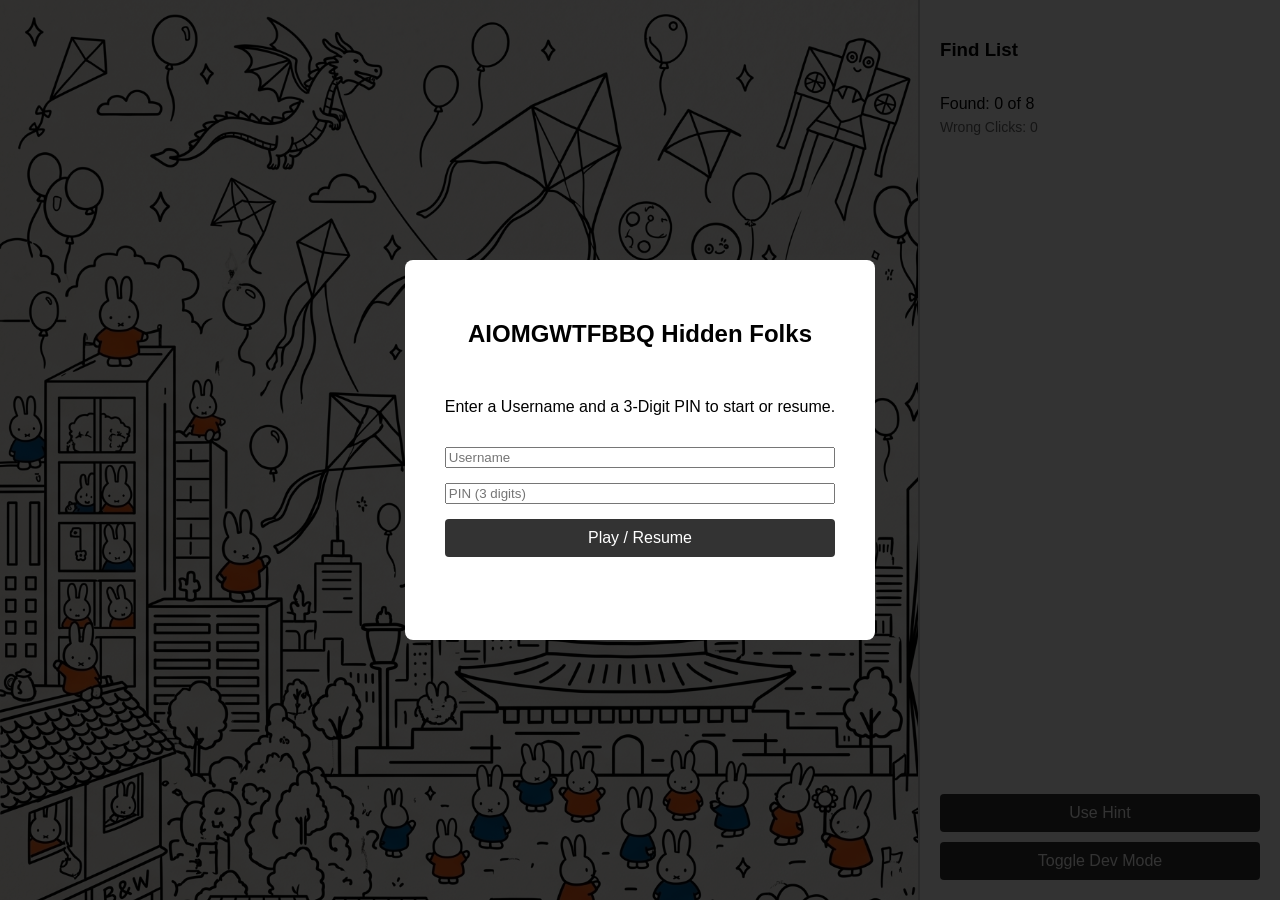
==== commit c535e24e: "Add files via upload" ====
--- a/index.html
+++ b/index.html
@@ -55,4 +55,4 @@
 
     <script src="game.js"></script>
 </body>
-</html>
+</html>
--- a/style.css
+++ b/style.css
@@ -0,0 +1,81 @@
+body, html {
+    margin: 0; padding: 0; height: 100%;
+    font-family: sans-serif; background-color: #f4f4f4;
+}
+#game-container { display: flex; height: 100vh; overflow: hidden; }
+#scene-wrapper {
+    flex: 1; overflow: auto; position: relative; cursor: crosshair;
+}
+#scene-image {
+    display: block; width: 100%; min-width: 1920px;
+}
+
+/* Sidebar UI */
+#ui-sidebar {
+    width: 320px; background: #fff; border-left: 2px solid #ccc;
+    padding: 20px; display: flex; flex-direction: column; overflow-y: auto;
+}
+#find-list { list-style: none; padding: 0; margin-bottom: 20px; }
+
+/* Flexbox layout for thumbnails and text */
+#find-list li {
+    padding: 10px 0; 
+    font-size: 18px; 
+    border-bottom: 1px solid #eee; 
+    transition: opacity 0.3s, color 0.3s;
+    display: flex;
+    align-items: center;
+    gap: 15px;
+}
+
+#find-list li.found { 
+    text-decoration: line-through; /* Strikethrough list entry[cite: 1] */
+    color: #aaa; 
+    opacity: 0.5;
+}
+
+.find-thumb {
+    width: 50px;
+    height: 50px;
+    object-fit: contain;
+    background-color: #fff;
+    border: 1px solid #ddd;
+    border-radius: 4px;
+    padding: 2px;
+}
+
+.sub-text { font-size: 14px; color: #666; margin-top: -10px; }
+.controls { display: flex; flex-direction: column; gap: 10px; margin-top: auto; }
+button { padding: 10px; font-size: 16px; cursor: pointer; background: #333; color: #fff; border: none; border-radius: 4px; }
+button:hover { background: #555; }
+#dev-panel { margin-top: 15px; padding: 10px; background: #fee; border: 1px solid #fcc; font-size: 12px; }
+
+/* In-Game Overlays & Animations */
+.overlay {
+    position: fixed; top: 0; left: 0; width: 100%; height: 100%;
+    background: rgba(0,0,0,0.8); display: none; justify-content: center; align-items: center; z-index: 1000;
+}
+.overlay.active { display: flex; }
+.modal { background: white; padding: 40px; border-radius: 8px; text-align: center; display: flex; flex-direction: column; gap: 15px; }
+.error { color: red; font-size: 14px; }
+
+/* Hitboxes and Highlights */
+.hitbox-outline { position: absolute; border: 2px solid red; pointer-events: none; }
+.hint-pulse {
+    position: absolute; border: 3px solid #ffaa00; border-radius: 50%; pointer-events: none;
+    animation: pulse 1s infinite;
+}
+.found-ring {
+    position: absolute; border: 4px solid #4caf50; border-radius: 50%; pointer-events: none;
+    animation: expandFade 1s forwards;
+}
+
+@keyframes pulse {
+    0% { transform: scale(0.9); opacity: 0.7; }
+    50% { transform: scale(1.1); opacity: 1; }
+    100% { transform: scale(0.9); opacity: 0.7; }
+}
+@keyframes expandFade {
+    0% { transform: scale(0.5); opacity: 1; }
+    100% { transform: scale(1.5); opacity: 0; }
+}
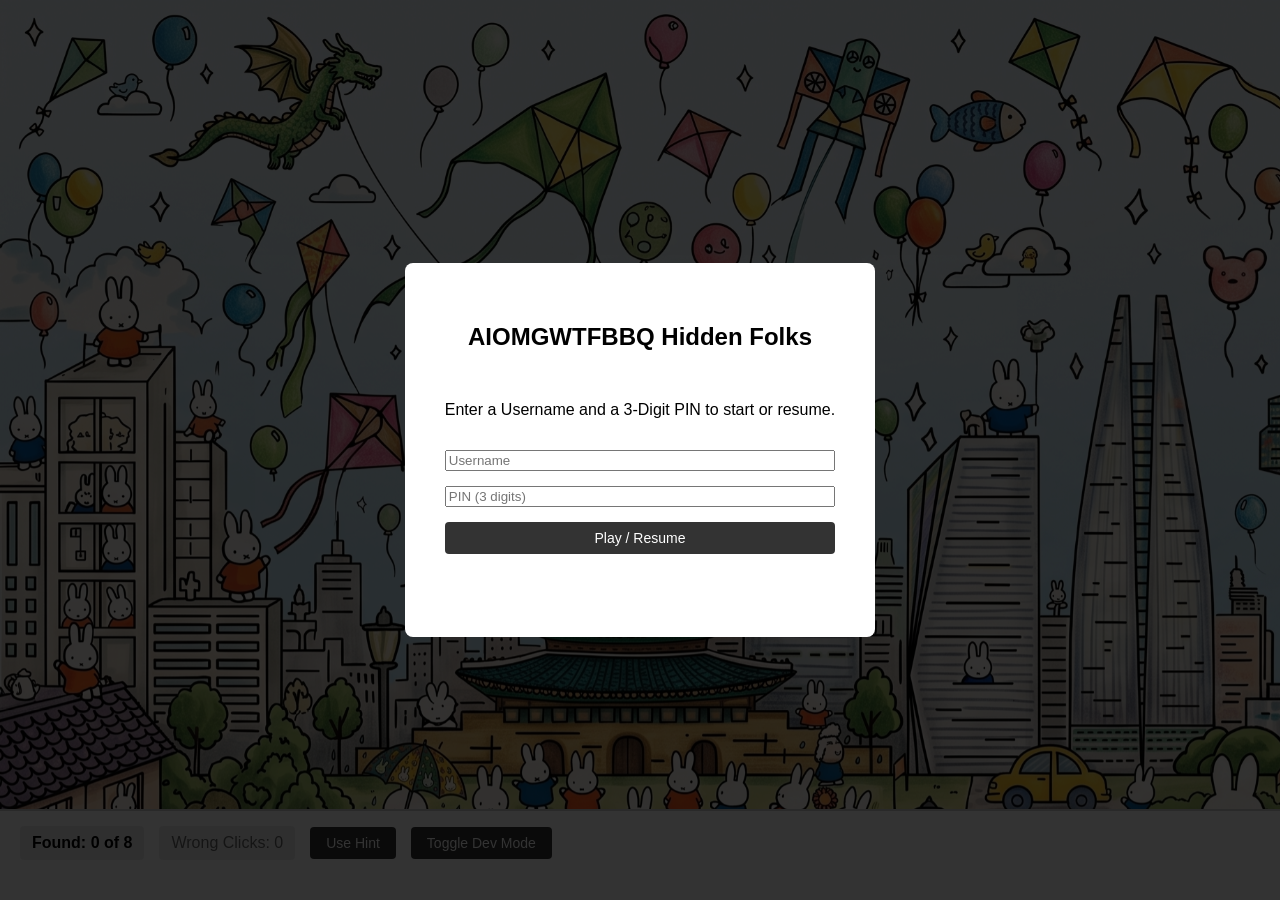
==== commit 4eeea8b4: "Add files via upload" ====
--- a/index.html
+++ b/index.html
@@ -6,7 +6,7 @@
     <link rel="stylesheet" href="style.css">
 </head>
 <body>
-    <!-- Login Screen for saving state[cite: 1] -->
+    <!-- Login Screen -->
     <div id="login-screen" class="overlay active">
         <div class="modal">
             <h2>AIOMGWTFBBQ Hidden Folks</h2>
@@ -18,7 +18,7 @@
         </div>
     </div>
 
-    <!-- Win Screen[cite: 1] -->
+    <!-- Win Screen -->
     <div id="win-screen" class="overlay">
         <div class="modal">
             <h2>Level Complete!</h2>
@@ -30,26 +30,32 @@
 
     <!-- Main Game UI -->
     <div id="game-container">
-        <!-- Scene rendered full-bleed on the left[cite: 1] -->
+        <!-- Scene rendered full-bleed on top -->
         <div id="scene-wrapper">
-            <img id="scene-image" src="scene.webp" alt="Hidden Folks Scene">
-            <div id="highlights-container"></div>
+            <!-- New inner wrapper scales correctly with the injected items -->
+            <div id="scene-inner">
+                <img id="scene-image" src="scene.webp" alt="Hidden Folks Scene">
+                <!-- Dynamically injected items go here -->
+                <div id="scene-items-container"></div>
+                <div id="highlights-container"></div>
+            </div>
         </div>
         
-        <!-- Find list on the right[cite: 1] -->
-        <div id="ui-sidebar">
-            <h3>Find List</h3>
-            <p id="counter">Found: 0 of 8</p>
-            <p id="wrong-counter" class="sub-text">Wrong Clicks: 0</p>
-            <ul id="find-list"></ul>
-            <div class="controls">
+        <!-- Find list rendered at the bottom -->
+        <div id="ui-bottom">
+            <div class="stats-row">
+                <span id="counter" class="stat-badge">Found: 0 of 8</span>
+                <span id="wrong-counter" class="stat-badge sub-text">Wrong Clicks: 0</span>
                 <button id="hint-btn">Use Hint</button>
                 <button id="dev-mode-btn">Toggle Dev Mode</button>
             </div>
+            
             <div id="dev-panel" style="display:none;">
-                <p><strong>Dev Mode Active</strong></p>
-                <p>Click image to log coordinates to console.</p>
+                <p><strong>Dev Mode Active:</strong> Click image to log coordinates to console.</p>
             </div>
+
+            <!-- Scrollable Item Box -->
+            <ul id="find-list"></ul>
         </div>
     </div>
 
--- a/style.css
+++ b/style.css
@@ -2,55 +2,64 @@
     margin: 0; padding: 0; height: 100%;
     font-family: sans-serif; background-color: #f4f4f4;
 }
-#game-container { display: flex; height: 100vh; overflow: hidden; }
+#game-container { 
+    display: flex; flex-direction: column; height: 100vh; overflow: hidden; 
+}
 #scene-wrapper {
     flex: 1; overflow: auto; position: relative; cursor: crosshair;
 }
+
+/* New inner wrapper ensures absolute elements align to the image */
+#scene-inner {
+    position: relative; display: block; width: 100%; min-width: 1920px;
+}
 #scene-image {
-    display: block; width: 100%; min-width: 1920px;
+    display: block; width: 100%;
+}
+#scene-items-container, #highlights-container {
+    position: absolute; top: 0; left: 0; width: 100%; height: 100%;
+    pointer-events: none; /* Allows clicks to pass through to the image hit detector */
 }
 
-/* Sidebar UI */
-#ui-sidebar {
-    width: 320px; background: #fff; border-left: 2px solid #ccc;
-    padding: 20px; display: flex; flex-direction: column; overflow-y: auto;
+/* Bottom UI Layout */
+#ui-bottom {
+    background: #fff; border-top: 2px solid #ccc;
+    padding: 15px 20px; display: flex; flex-direction: column;
+    flex-shrink: 0;
 }
-#find-list { list-style: none; padding: 0; margin-bottom: 20px; }
+.stats-row {
+    display: flex; align-items: center; gap: 15px; margin-bottom: 15px; flex-wrap: wrap;
+}
+.stat-badge {
+    font-size: 16px; font-weight: bold; background: #eee;
+    padding: 8px 12px; border-radius: 4px;
+}
+.sub-text { color: #666; font-weight: normal; }
 
-/* Flexbox layout for thumbnails and text */
+/* Scrollable Item Box */
+#find-list { 
+    list-style: none; padding: 0; margin: 0; display: flex; overflow-x: auto; gap: 20px; padding-bottom: 10px;
+}
 #find-list li {
-    padding: 10px 0; 
-    font-size: 18px; 
-    border-bottom: 1px solid #eee; 
-    transition: opacity 0.3s, color 0.3s;
-    display: flex;
-    align-items: center;
-    gap: 15px;
+    display: flex; align-items: center; gap: 10px; font-size: 16px; 
+    transition: opacity 0.3s, color 0.3s; min-width: max-content; 
+    border-right: 1px solid #eee; padding-right: 20px;
+}
+#find-list li.found { 
+    text-decoration: line-through; color: #aaa; opacity: 0.5;
+}
+.find-thumb {
+    width: 50px; height: 50px; object-fit: contain; background-color: #fff; 
+    border: 1px solid #ddd; border-radius: 4px; padding: 2px; flex-shrink: 0;
 }
 
-#find-list li.found { 
-    text-decoration: line-through; /* Strikethrough list entry[cite: 1] */
-    color: #aaa; 
-    opacity: 0.5;
+button { 
+    padding: 8px 16px; font-size: 14px; cursor: pointer; background: #333; color: #fff; border: none; border-radius: 4px; 
 }
+button:hover { background: #555; }
+#dev-panel { padding: 10px; background: #fee; border: 1px solid #fcc; font-size: 12px; margin-bottom: 10px; }
 
-.find-thumb {
-    width: 50px;
-    height: 50px;
-    object-fit: contain;
-    background-color: #fff;
-    border: 1px solid #ddd;
-    border-radius: 4px;
-    padding: 2px;
-}
-
-.sub-text { font-size: 14px; color: #666; margin-top: -10px; }
-.controls { display: flex; flex-direction: column; gap: 10px; margin-top: auto; }
-button { padding: 10px; font-size: 16px; cursor: pointer; background: #333; color: #fff; border: none; border-radius: 4px; }
-button:hover { background: #555; }
-#dev-panel { margin-top: 15px; padding: 10px; background: #fee; border: 1px solid #fcc; font-size: 12px; }
-
-/* In-Game Overlays & Animations */
+/* Overlays & Highlights */
 .overlay {
     position: fixed; top: 0; left: 0; width: 100%; height: 100%;
     background: rgba(0,0,0,0.8); display: none; justify-content: center; align-items: center; z-index: 1000;
@@ -59,7 +68,6 @@
 .modal { background: white; padding: 40px; border-radius: 8px; text-align: center; display: flex; flex-direction: column; gap: 15px; }
 .error { color: red; font-size: 14px; }
 
-/* Hitboxes and Highlights */
 .hitbox-outline { position: absolute; border: 2px solid red; pointer-events: none; }
 .hint-pulse {
     position: absolute; border: 3px solid #ffaa00; border-radius: 50%; pointer-events: none;
